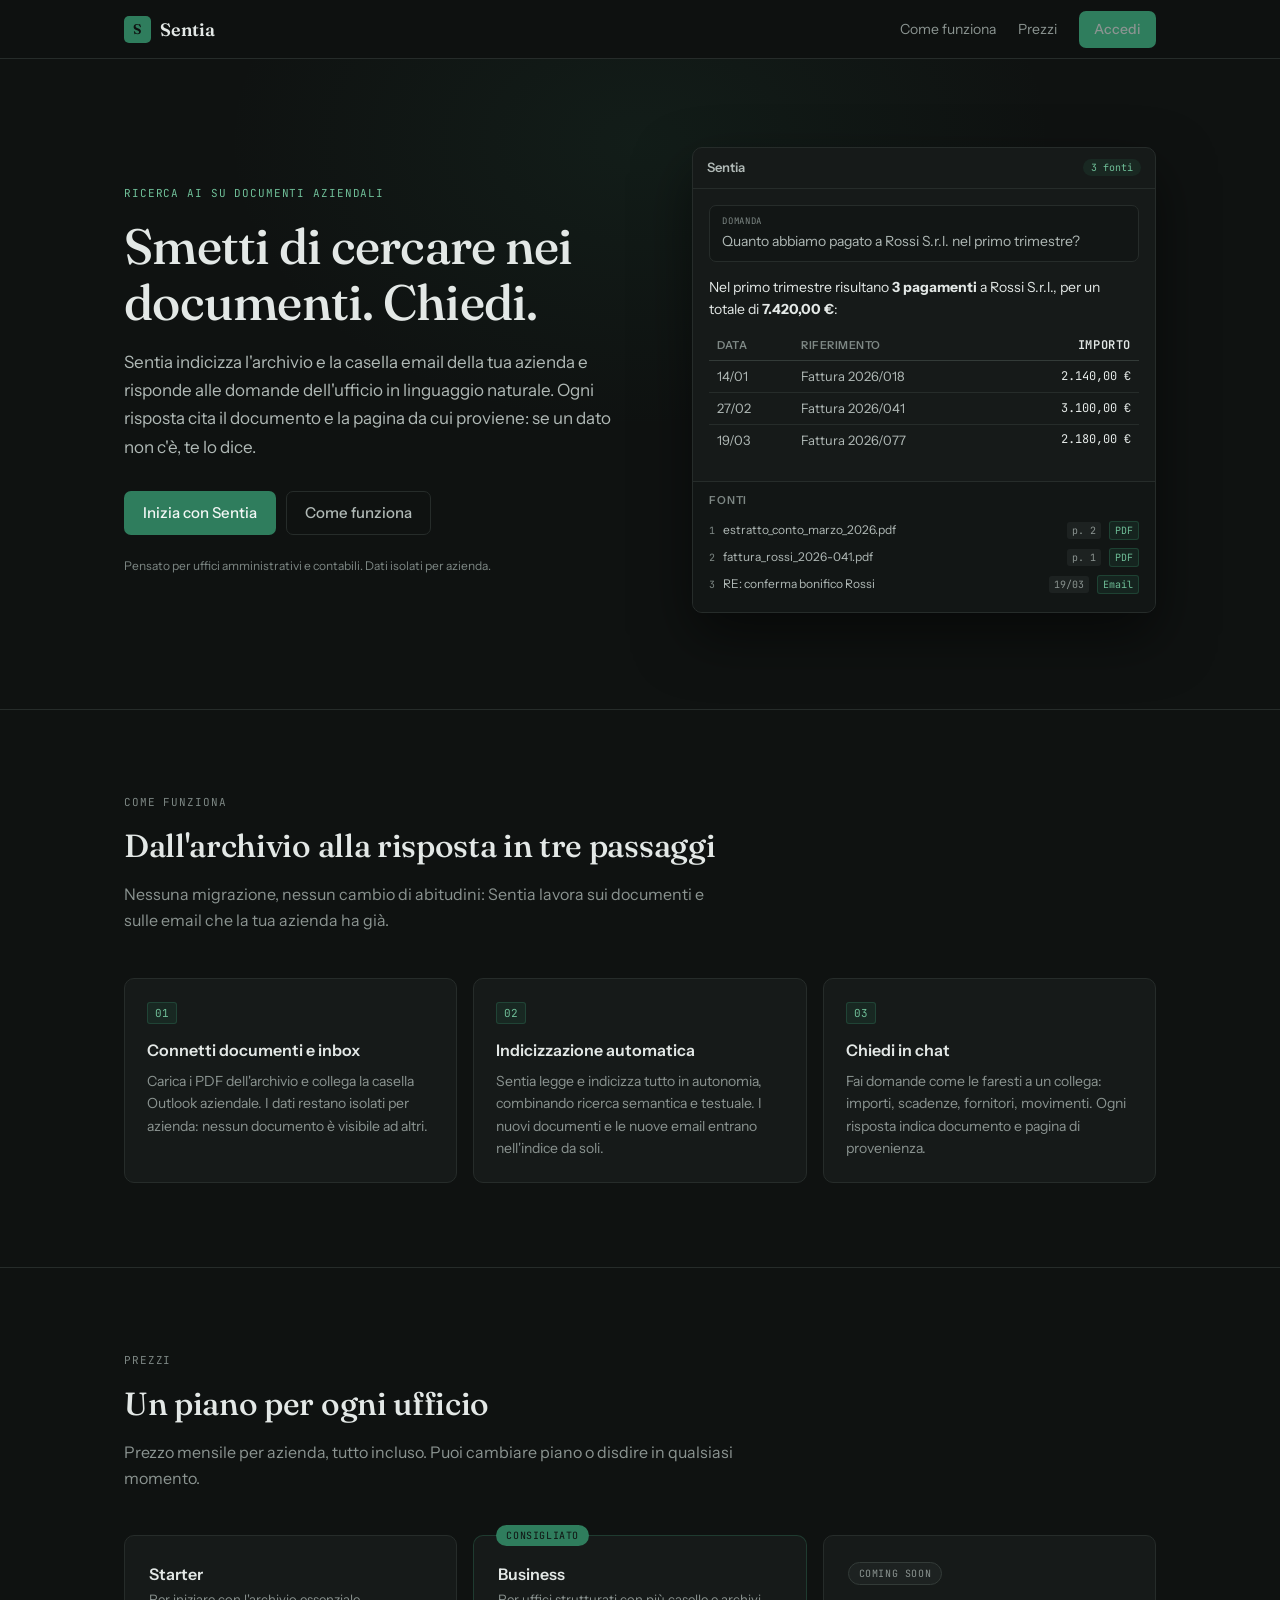
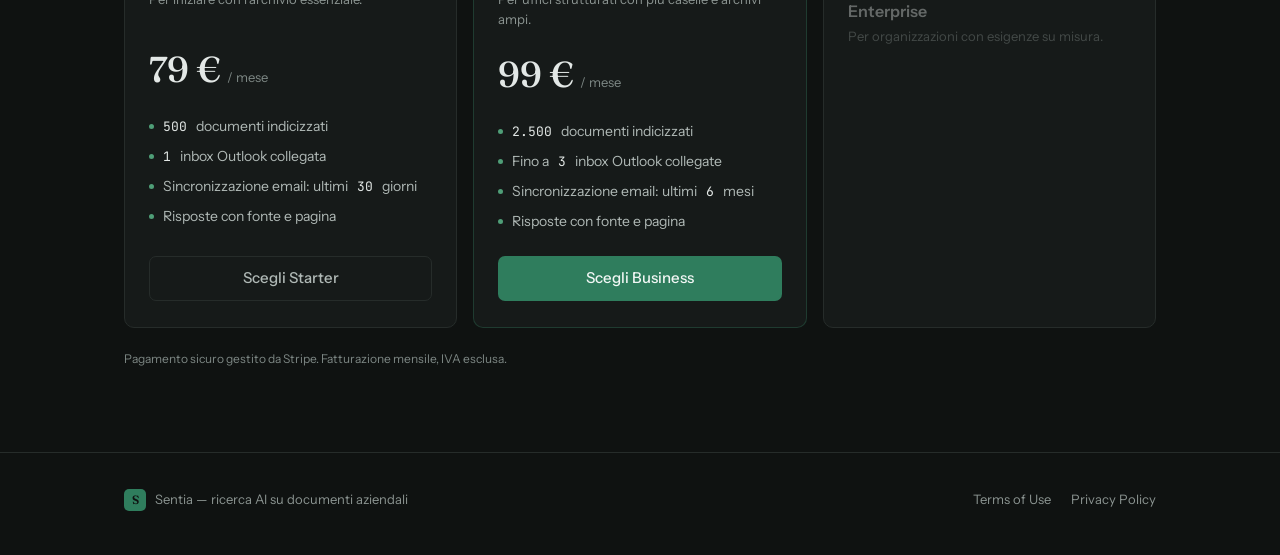
==== landing/index.html @ fc7266c3 "Sentia versione 3.0.0: Logiche di piani di fatturazione in backend + landing (senza termini d'uso e " ====
<!DOCTYPE html>
<html lang="it">
<head>
    <meta charset="UTF-8">
    <meta name="viewport" content="width=device-width, initial-scale=1.0">
    <meta name="description" content="Sentia — Chiedi ai documenti della tua azienda. Ricerca AI su archivi interni ed email, con fonte e pagina per ogni risposta.">
    <meta name="theme-color" content="#0f1211">
    <title>Sentia — Chiedi ai documenti della tua azienda</title>
    <link rel="preconnect" href="https://fonts.googleapis.com">
    <link rel="preconnect" href="https://fonts.gstatic.com" crossorigin>
    <link rel="stylesheet" href="style.css">
    <link rel="icon" href="data:image/svg+xml,<svg xmlns='http://www.w3.org/2000/svg' viewBox='0 0 32 32'><rect width='32' height='32' rx='7' fill='%232f7d5d'/><text x='16' y='22' font-family='Georgia,serif' font-size='16' font-weight='600' fill='%230f1211' text-anchor='middle'>S</text></svg>">
</head>
<body>

    <header class="site-header">
        <div class="wrap">
            <a class="brand" href="/">
                <span class="brand-mark">S</span>
                <span class="brand-name">Sentia</span>
            </a>
            <nav class="header-nav" aria-label="Principale">
                <a class="nav-link-how" href="#come-funziona">Come funziona</a>
                <a href="#prezzi">Prezzi</a>
                <a class="btn-primary" href="https://app.asksentia.com">Accedi</a>
            </nav>
        </div>
    </header>

    <!-- ===================== HERO ===================== -->
    <section class="hero">
        <div class="wrap">
            <div class="hero-copy">
                <p class="hero-eyebrow">Ricerca AI su documenti aziendali</p>
                <h1>Smetti di cercare nei documenti. Chiedi.</h1>
                <p class="hero-sub">
                    Sentia indicizza l'archivio e la casella email della tua azienda e risponde
                    alle domande dell'ufficio in linguaggio naturale. Ogni risposta cita il
                    documento e la pagina da cui proviene: se un dato non c'è, te lo dice.
                </p>
                <div class="hero-ctas">
                    <a class="btn-primary" href="#prezzi">Inizia con Sentia</a>
                    <a class="btn-ghost" href="#come-funziona">Come funziona</a>
                </div>
                <p class="hero-note">Pensato per uffici amministrativi e contabili. Dati isolati per azienda.</p>
            </div>

            <!-- Vignetta prodotto: una risposta reale con le sue fonti -->
            <div class="demo-card" aria-label="Esempio di risposta di Sentia">
                <div class="demo-head">
                    <span class="demo-head-title">Sentia</span>
                    <span class="demo-head-badge">3 fonti</span>
                </div>
                <div class="demo-body">
                    <div class="demo-q">Quanto abbiamo pagato a Rossi S.r.l. nel primo trimestre?</div>
                    <div class="demo-a">
                        <p>Nel primo trimestre risultano <strong>3 pagamenti</strong> a Rossi S.r.l., per un totale di <strong>7.420,00&nbsp;€</strong>:</p>
                        <table class="demo-table">
                            <thead>
                                <tr><th>Data</th><th>Riferimento</th><th class="num">Importo</th></tr>
                            </thead>
                            <tbody>
                                <tr><td>14/01</td><td>Fattura 2026/018</td><td class="num">2.140,00 €</td></tr>
                                <tr><td>27/02</td><td>Fattura 2026/041</td><td class="num">3.100,00 €</td></tr>
                                <tr><td>19/03</td><td>Fattura 2026/077</td><td class="num">2.180,00 €</td></tr>
                            </tbody>
                        </table>
                    </div>
                </div>
                <div class="demo-sources">
                    <div class="demo-sources-label">Fonti</div>
                    <div class="demo-source">
                        <span class="demo-source-ordinal">1</span>
                        <span class="demo-source-file">estratto_conto_marzo_2026.pdf</span>
                        <span class="demo-source-page">p. 2</span>
                        <span class="demo-source-kind">PDF</span>
                    </div>
                    <div class="demo-source">
                        <span class="demo-source-ordinal">2</span>
                        <span class="demo-source-file">fattura_rossi_2026-041.pdf</span>
                        <span class="demo-source-page">p. 1</span>
                        <span class="demo-source-kind">PDF</span>
                    </div>
                    <div class="demo-source">
                        <span class="demo-source-ordinal">3</span>
                        <span class="demo-source-file">RE: conferma bonifico Rossi</span>
                        <span class="demo-source-page">19/03</span>
                        <span class="demo-source-kind">Email</span>
                    </div>
                </div>
            </div>
        </div>
    </section>

    <!-- ===================== COME FUNZIONA ===================== -->
    <section class="section" id="come-funziona">
        <div class="wrap">
            <p class="section-eyebrow">Come funziona</p>
            <h2 class="section-title">Dall'archivio alla risposta in tre passaggi</h2>
            <p class="section-sub">
                Nessuna migrazione, nessun cambio di abitudini: Sentia lavora sui documenti
                e sulle email che la tua azienda ha già.
            </p>
            <div class="steps">
                <div class="step">
                    <span class="step-num">01</span>
                    <h3>Connetti documenti e inbox</h3>
                    <p>Carica i PDF dell'archivio e collega la casella Outlook aziendale. I dati restano isolati per azienda: nessun documento è visibile ad altri.</p>
                </div>
                <div class="step">
                    <span class="step-num">02</span>
                    <h3>Indicizzazione automatica</h3>
                    <p>Sentia legge e indicizza tutto in autonomia, combinando ricerca semantica e testuale. I nuovi documenti e le nuove email entrano nell'indice da soli.</p>
                </div>
                <div class="step">
                    <span class="step-num">03</span>
                    <h3>Chiedi in chat</h3>
                    <p>Fai domande come le faresti a un collega: importi, scadenze, fornitori, movimenti. Ogni risposta indica documento e pagina di provenienza.</p>
                </div>
            </div>
        </div>
    </section>

    <!-- ===================== PREZZI ===================== -->
    <section class="section" id="prezzi">
        <div class="wrap">
            <p class="section-eyebrow">Prezzi</p>
            <h2 class="section-title">Un piano per ogni ufficio</h2>
            <p class="section-sub">
                Prezzo mensile per azienda, tutto incluso. Puoi cambiare piano o disdire in qualsiasi momento.
            </p>

            <div class="pricing-grid">
                <div class="price-card">
                    <h3 class="price-name">Starter</h3>
                    <p class="price-desc">Per iniziare con l'archivio essenziale.</p>
                    <div class="price-amount">
                        <span class="price-value">79&nbsp;€</span>
                        <span class="price-period">/ mese</span>
                    </div>
                    <ul class="price-features">
                        <li><span class="mono">500</span> documenti indicizzati</li>
                        <li><span class="mono">1</span> inbox Outlook collegata</li>
                        <li>Sincronizzazione email: ultimi <span class="mono">30</span> giorni</li>
                        <li>Risposte con fonte e pagina</li>
                    </ul>
                    <!-- TODO Stripe: sostituire con il Payment Link del piano Starter -->
                    <a class="btn-ghost btn-block" href="https://buy.stripe.com/9B67sMg3ifeecHp0yRdMI02">Scegli Starter</a>
                </div>

                <div class="price-card is-featured">
                    <span class="price-flag">Consigliato</span>
                    <h3 class="price-name">Business</h3>
                    <p class="price-desc">Per uffici strutturati con più caselle e archivi ampi.</p>
                    <div class="price-amount">
                        <span class="price-value">99&nbsp;€</span>
                        <span class="price-period">/ mese</span>
                    </div>
                    <ul class="price-features">
                        <li><span class="mono">2.500</span> documenti indicizzati</li>
                        <li>Fino a <span class="mono">3</span> inbox Outlook collegate</li>
                        <li>Sincronizzazione email: ultimi <span class="mono">6</span> mesi</li>
                        <li>Risposte con fonte e pagina</li>
                    </ul>
                    <!-- TODO Stripe: sostituire con il Payment Link del piano Business -->
                    <a class="btn-primary btn-block" href="https://buy.stripe.com/8x2cN68AQfee22L2GZdMI01">Scegli Business</a>
                </div>

                <div class="price-card is-disabled" aria-disabled="true">
                    <span class="price-soon">Coming soon</span>
                    <h3 class="price-name">Enterprise</h3>
                    <p class="price-desc">Per organizzazioni con esigenze su misura.</p>
                </div>
            </div>

            <p class="pricing-note">Pagamento sicuro gestito da Stripe. Fatturazione mensile, IVA esclusa.</p>
        </div>
    </section>

    <!-- ===================== FOOTER ===================== -->
    <footer class="site-footer">
        <div class="wrap">
            <div class="footer-brand">
                <span class="brand-mark">S</span>
                <span>Sentia — ricerca AI su documenti aziendali</span>
            </div>
            <nav class="footer-links" aria-label="Footer">
                <!-- <a href="mailto:info@sentia.app">info@sentia.app</a> -->
                <a href="terms.html">Terms of Use</a>
                <a href="privacy.html">Privacy Policy</a>
            </nav>
        </div>
    </footer>

</body>
</html>
---- landing/style.css ----
/* ============================================================
   SENTIA — Landing
   Stessi token del prodotto (frontend/style.css). Copiati e non
   importati: il CSS dell'app blocca lo scroll del body e impagina
   una shell a griglia, qui serve una pagina che scorre.
   La landing è volutamente scura e sobria: deve sembrare la porta
   d'ingresso dello strumento, non un sito promozionale.
   ============================================================ */
@import url('https://fonts.googleapis.com/css2?family=Fraunces:opsz,wght@9..144,500;9..144,600&family=Instrument+Sans:wght@400;500;600;700&family=JetBrains+Mono:wght@400;500&display=swap');

:root {
  color-scheme: dark;

  --bg-base:      #0f1211;
  --bg-surface:   #161a19;
  --bg-raised:    #1d2221;
  --bg-inset:     #121615;
  --bg-hover:     rgba(255, 255, 255, 0.035);

  --primary:        #2f7d5d;
  --primary-hover:  #38916c;
  --primary-soft:   rgba(47, 125, 93, 0.14);
  --primary-line:   rgba(47, 125, 93, 0.34);
  --primary-text:   #6fbf98;

  --text:      #e3e8e6;
  --text-2:    #b0b9b6;
  --text-3:    #8b9491;
  --text-4:    #7d8784;

  --border:        #262c2a;
  --border-strong: #333b38;

  --ok: #4f9e77;

  --shadow-md: 0 6px 20px rgba(0, 0, 0, 0.36);
  --shadow-lg: 0 24px 56px rgba(0, 0, 0, 0.5);

  --r-xs: 3px;
  --r-sm: 5px;
  --r-md: 7px;
  --r-lg: 10px;
  --r-full: 999px;

  --font:      'Instrument Sans', -apple-system, BlinkMacSystemFont, 'Segoe UI', sans-serif;
  --font-disp: 'Fraunces', Georgia, serif;
  --font-mono: 'JetBrains Mono', ui-monospace, SFMono-Regular, Menlo, Consolas, monospace;

  --t-fast: 150ms cubic-bezier(0.4, 0, 0.2, 1);
  --t-base: 180ms cubic-bezier(0.4, 0, 0.2, 1);

  --page-w: 1080px;
}

*, *::before, *::after { box-sizing: border-box; margin: 0; padding: 0; }

html {
  font-size: 16px;
  -webkit-font-smoothing: antialiased;
  -moz-osx-font-smoothing: grayscale;
  scroll-behavior: smooth;
}

body {
  font-family: var(--font);
  background: var(--bg-base);
  color: var(--text);
  line-height: 1.5;
  font-size: 0.9375rem;
  min-height: 100vh;
}

@media (prefers-reduced-motion: reduce) {
  html { scroll-behavior: auto; }
  *, *::before, *::after {
    animation-duration: 0.001ms !important;
    animation-iteration-count: 1 !important;
    transition-duration: 0.001ms !important;
  }
}

:focus { outline: none; }
:focus-visible {
  outline: 2px solid var(--primary-text);
  outline-offset: 2px;
  border-radius: var(--r-sm);
}

a { color: var(--primary-text); text-decoration: none; }
a:hover { text-decoration: underline; }

.wrap {
  max-width: var(--page-w);
  margin: 0 auto;
  padding: 0 24px;
}

/* === Bottoni: stesse primitive dell'app === */
.btn-primary,
.btn-ghost {
  font-family: inherit;
  font-size: 0.9375rem;
  font-weight: 500;
  border: 1px solid transparent;
  border-radius: var(--r-md);
  padding: 10px 18px;
  cursor: pointer;
  display: inline-flex;
  align-items: center;
  justify-content: center;
  gap: 7px;
  transition: background var(--t-fast), border-color var(--t-fast), color var(--t-fast), transform var(--t-fast);
}
.btn-primary:active, .btn-ghost:active { transform: translateY(1px); }
.btn-primary { background: var(--primary); color: #f2f7f5; }
.btn-primary:hover { background: var(--primary-hover); text-decoration: none; }
.btn-ghost { background: transparent; color: var(--text-2); border-color: var(--border); }
.btn-ghost:hover { background: var(--bg-hover); color: var(--text); border-color: var(--border-strong); text-decoration: none; }
.btn-block { width: 100%; }

/* ============================================================
   HEADER
   ============================================================ */
.site-header {
  position: sticky;
  top: 0;
  z-index: 50;
  background: rgba(15, 18, 17, 0.86);
  backdrop-filter: blur(10px);
  border-bottom: 1px solid var(--border);
}
.site-header .wrap {
  display: flex; align-items: center; justify-content: space-between;
  height: 58px;
}
.brand { display: inline-flex; align-items: center; gap: 9px; color: var(--text); }
.brand:hover { text-decoration: none; }
.brand-mark {
  width: 27px; height: 27px;
  background: var(--primary);
  color: #0f1211;
  border-radius: var(--r-sm);
  display: grid; place-items: center;
  font-family: var(--font-disp);
  font-weight: 600; font-size: 14px;
}
.brand-name {
  font-family: var(--font-disp);
  font-size: 1.125rem;
  font-weight: 600;
  letter-spacing: -0.01em;
}
.header-nav { display: flex; align-items: center; gap: 22px; }
.header-nav a { color: var(--text-3); font-size: 0.875rem; transition: color var(--t-fast); }
.header-nav a:hover { color: var(--text); text-decoration: none; }
.header-nav .btn-primary { font-size: 0.875rem; padding: 7px 14px; }

/* ============================================================
   HERO
   ============================================================ */
.hero { padding: 88px 0 96px; position: relative; overflow: hidden; }
/* Stesso alone del login dell'app: un solo punto di profondità, non un gradiente */
.hero::before {
  content: '';
  position: absolute;
  top: -35%; left: 50%;
  width: 900px; height: 620px;
  transform: translateX(-50%);
  background: radial-gradient(ellipse at center, rgba(47, 125, 93, 0.10), transparent 65%);
  pointer-events: none;
}
.hero .wrap {
  position: relative;
  display: grid;
  grid-template-columns: minmax(0, 1.05fr) minmax(0, 0.95fr);
  gap: 56px;
  align-items: center;
}

.hero-eyebrow {
  font-family: var(--font-mono);
  font-size: 11px;
  letter-spacing: 0.08em;
  text-transform: uppercase;
  color: var(--primary-text);
  margin-bottom: 18px;
}
.hero h1 {
  font-family: var(--font-disp);
  font-size: clamp(2rem, 4.4vw, 3.1rem);
  font-weight: 500;
  letter-spacing: -0.015em;
  line-height: 1.12;
  margin-bottom: 18px;
  max-width: 15ch;
}
.hero-sub {
  color: var(--text-2);
  font-size: 1.0625rem;
  line-height: 1.65;
  max-width: 46ch;
  margin-bottom: 30px;
}
.hero-ctas { display: flex; flex-wrap: wrap; gap: 10px; margin-bottom: 22px; }
.hero-note {
  font-size: 0.75rem;
  color: var(--text-4);
}

/* --- Vignetta prodotto: una risposta con le sue fonti, impaginata
       con gli stessi pattern dell'app. È la tesi della pagina:
       ogni risposta dice da dove viene. --- */
.demo-card {
  background: var(--bg-surface);
  border: 1px solid var(--border);
  border-radius: var(--r-lg);
  box-shadow: var(--shadow-lg);
  overflow: hidden;
}
.demo-head {
  display: flex; align-items: center; gap: 8px;
  padding: 10px 14px;
  border-bottom: 1px solid var(--border);
}
.demo-head-title { font-size: 0.8125rem; font-weight: 600; color: var(--text-2); }
.demo-head-badge {
  font-family: var(--font-mono);
  font-size: 10px;
  color: var(--primary-text);
  background: var(--primary-soft);
  border-radius: var(--r-full);
  padding: 1px 8px;
  margin-left: auto;
}
.demo-body { padding: 16px 16px 14px; }

.demo-q {
  font-size: 0.875rem;
  color: var(--text-2);
  background: var(--bg-inset);
  border: 1px solid var(--border);
  border-radius: var(--r-md);
  padding: 9px 12px;
  margin-bottom: 14px;
}
.demo-q::before {
  content: 'Domanda';
  display: block;
  font-family: var(--font-mono);
  font-size: 9px;
  letter-spacing: 0.07em;
  text-transform: uppercase;
  color: var(--text-4);
  margin-bottom: 3px;
}

.demo-a { font-size: 0.875rem; color: var(--text); line-height: 1.6; }
.demo-a p { margin-bottom: 10px; }

.demo-table { width: 100%; border-collapse: collapse; font-size: 0.8125rem; margin-bottom: 12px; }
.demo-table th {
  text-align: left;
  font-size: 0.6875rem;
  font-weight: 600;
  letter-spacing: 0.05em;
  text-transform: uppercase;
  color: var(--text-4);
  padding: 5px 8px;
  border-bottom: 1px solid var(--border-strong);
  white-space: nowrap;
}
.demo-table td {
  padding: 5px 8px;
  border-bottom: 1px solid var(--border);
  color: var(--text-2);
}
.demo-table tr:last-child td { border-bottom: none; }
.demo-table .num {
  font-family: var(--font-mono);
  font-size: 0.75rem;
  color: var(--text);
  text-align: right;
  white-space: nowrap;
}

.demo-sources {
  border-top: 1px solid var(--border);
  padding: 10px 16px 14px;
  background: var(--bg-inset);
}
.demo-sources-label {
  display: flex; align-items: center; gap: 6px;
  font-size: 0.6875rem;
  font-weight: 600;
  letter-spacing: 0.07em;
  text-transform: uppercase;
  color: var(--text-4);
  margin-bottom: 8px;
}
.demo-source {
  display: flex; align-items: center; gap: 8px;
  padding: 4px 0;
}
.demo-source-ordinal { font-family: var(--font-mono); font-size: 10px; color: var(--text-4); }
.demo-source-file {
  flex: 1; min-width: 0;
  font-size: 0.75rem;
  color: var(--text-2);
  white-space: nowrap; overflow: hidden; text-overflow: ellipsis;
}
.demo-source-page {
  font-family: var(--font-mono);
  font-size: 10px;
  color: var(--text-3);
  background: var(--bg-raised);
  border-radius: var(--r-xs);
  padding: 1px 5px;
  white-space: nowrap;
}
.demo-source-kind {
  font-family: var(--font-mono);
  font-size: 10px;
  color: var(--primary-text);
  background: var(--primary-soft);
  border: 1px solid var(--primary-line);
  border-radius: var(--r-xs);
  padding: 1px 5px;
  white-space: nowrap;
}

/* ============================================================
   SEZIONI
   ============================================================ */
.section { padding: 84px 0; border-top: 1px solid var(--border); }

.section-eyebrow {
  font-family: var(--font-mono);
  font-size: 11px;
  letter-spacing: 0.08em;
  text-transform: uppercase;
  color: var(--text-4);
  margin-bottom: 12px;
}
.section-title {
  font-family: var(--font-disp);
  font-size: clamp(1.5rem, 3vw, 2rem);
  font-weight: 500;
  letter-spacing: -0.01em;
  margin-bottom: 12px;
}
.section-sub {
  color: var(--text-3);
  font-size: 1rem;
  line-height: 1.6;
  max-width: 56ch;
  margin-bottom: 44px;
}

/* --- Come funziona: sequenza vera, quindi numerata. Numeri in mono
       come tutti i dati del prodotto. --- */
.steps {
  display: grid;
  grid-template-columns: repeat(3, minmax(0, 1fr));
  gap: 16px;
}
.step {
  background: var(--bg-surface);
  border: 1px solid var(--border);
  border-radius: var(--r-lg);
  padding: 22px;
  transition: border-color var(--t-fast);
}
.step:hover { border-color: var(--border-strong); }
.step-num {
  font-family: var(--font-mono);
  font-size: 11px;
  color: var(--primary-text);
  background: var(--primary-soft);
  border: 1px solid var(--primary-line);
  border-radius: var(--r-xs);
  padding: 2px 7px;
  display: inline-block;
  margin-bottom: 14px;
}
.step h3 { font-size: 1rem; font-weight: 600; margin-bottom: 8px; }
.step p { font-size: 0.875rem; color: var(--text-3); line-height: 1.6; }

/* ============================================================
   PRICING
   ============================================================ */
.pricing-grid {
  display: grid;
  grid-template-columns: repeat(3, minmax(0, 1fr));
  gap: 16px;
  align-items: stretch;
}
.price-card {
  position: relative;
  display: flex;
  flex-direction: column;
  background: var(--bg-surface);
  border: 1px solid var(--border);
  border-radius: var(--r-lg);
  padding: 26px 24px;
  transition: border-color var(--t-fast);
}
.price-card:hover { border-color: var(--border-strong); }
.price-card.is-featured { border-color: var(--primary-line); }
.price-card.is-featured:hover { border-color: var(--primary); }

.price-flag {
  position: absolute;
  top: -11px; left: 22px;
  font-family: var(--font-mono);
  font-size: 10px;
  letter-spacing: 0.06em;
  text-transform: uppercase;
  color: #0f1211;
  background: var(--primary);
  border-radius: var(--r-full);
  padding: 3px 10px;
}

.price-name { font-size: 1rem; font-weight: 600; margin-bottom: 4px; }
.price-desc { font-size: 0.8125rem; color: var(--text-3); margin-bottom: 18px; min-height: 2.6em; }

.price-amount { display: flex; align-items: baseline; gap: 6px; margin-bottom: 20px; }
.price-value {
  font-family: var(--font-disp);
  font-size: 2.25rem;
  font-weight: 500;
  letter-spacing: -0.01em;
}
.price-period { font-size: 0.8125rem; color: var(--text-4); }

.price-features {
  list-style: none;
  display: flex; flex-direction: column; gap: 9px;
  font-size: 0.875rem;
  color: var(--text-2);
  margin-bottom: 24px;
  flex: 1;
}
.price-features li { display: flex; gap: 9px; align-items: baseline; }
.price-features li::before {
  content: '';
  width: 5px; height: 5px;
  border-radius: 50%;
  background: var(--ok);
  flex-shrink: 0;
  transform: translateY(-2px);
}
.price-features .mono { font-family: var(--font-mono); font-size: 0.8125rem; color: var(--text); }

/* Enterprise: presente ma spenta. Niente prezzo, niente azione. */
.price-card.is-disabled {
  pointer-events: none;
  user-select: none;
}
.price-card.is-disabled > * { opacity: 0.38; }
.price-card.is-disabled .price-soon { opacity: 1; }
.price-soon {
  font-family: var(--font-mono);
  font-size: 10px;
  letter-spacing: 0.06em;
  text-transform: uppercase;
  color: var(--text-3);
  background: var(--bg-raised);
  border: 1px solid var(--border-strong);
  border-radius: var(--r-full);
  padding: 3px 10px;
  align-self: flex-start;
  margin-bottom: 14px;
}

.pricing-note {
  margin-top: 22px;
  font-size: 0.75rem;
  color: var(--text-4);
}

/* ============================================================
   FOOTER
   ============================================================ */
.site-footer {
  border-top: 1px solid var(--border);
  padding: 36px 0 44px;
}
.site-footer .wrap {
  display: flex;
  flex-wrap: wrap;
  align-items: center;
  justify-content: space-between;
  gap: 18px;
}
.footer-brand { display: flex; align-items: center; gap: 9px; color: var(--text-3); font-size: 0.8125rem; }
.footer-brand .brand-mark { width: 22px; height: 22px; font-size: 12px; }
.footer-links { display: flex; flex-wrap: wrap; gap: 20px; font-size: 0.8125rem; }
.footer-links a { color: var(--text-3); transition: color var(--t-fast); }
.footer-links a:hover { color: var(--text); text-decoration: none; }

/* ============================================================
   PAGINE LEGALI
   ============================================================ */
.legal { padding: 64px 0 96px; max-width: 720px; }
.legal h1 {
  font-family: var(--font-disp);
  font-size: 1.75rem;
  font-weight: 500;
  letter-spacing: -0.01em;
  margin-bottom: 8px;
}
.legal-updated {
  font-family: var(--font-mono);
  font-size: 11px;
  color: var(--text-4);
  margin-bottom: 36px;
}
.legal h2 { font-size: 1.0625rem; font-weight: 600; margin: 32px 0 10px; }
.legal p, .legal li { font-size: 0.9375rem; color: var(--text-2); line-height: 1.7; margin-bottom: 12px; }
.legal ul { margin-left: 1.2em; }

/* ============================================================
   RESPONSIVE
   ============================================================ */
@media (max-width: 900px) {
  .hero { padding: 56px 0 64px; }
  .hero .wrap { grid-template-columns: 1fr; gap: 40px; }
  .hero h1 { max-width: none; }
  .section { padding: 60px 0; }
  .steps, .pricing-grid { grid-template-columns: 1fr; }
  .price-card.is-featured { order: -1; }
  .price-desc { min-height: 0; }
}

@media (max-width: 520px) {
  .header-nav { gap: 14px; }
  .header-nav .nav-link-how { display: none; }
  .hero-ctas .btn-primary, .hero-ctas .btn-ghost { width: 100%; }
}
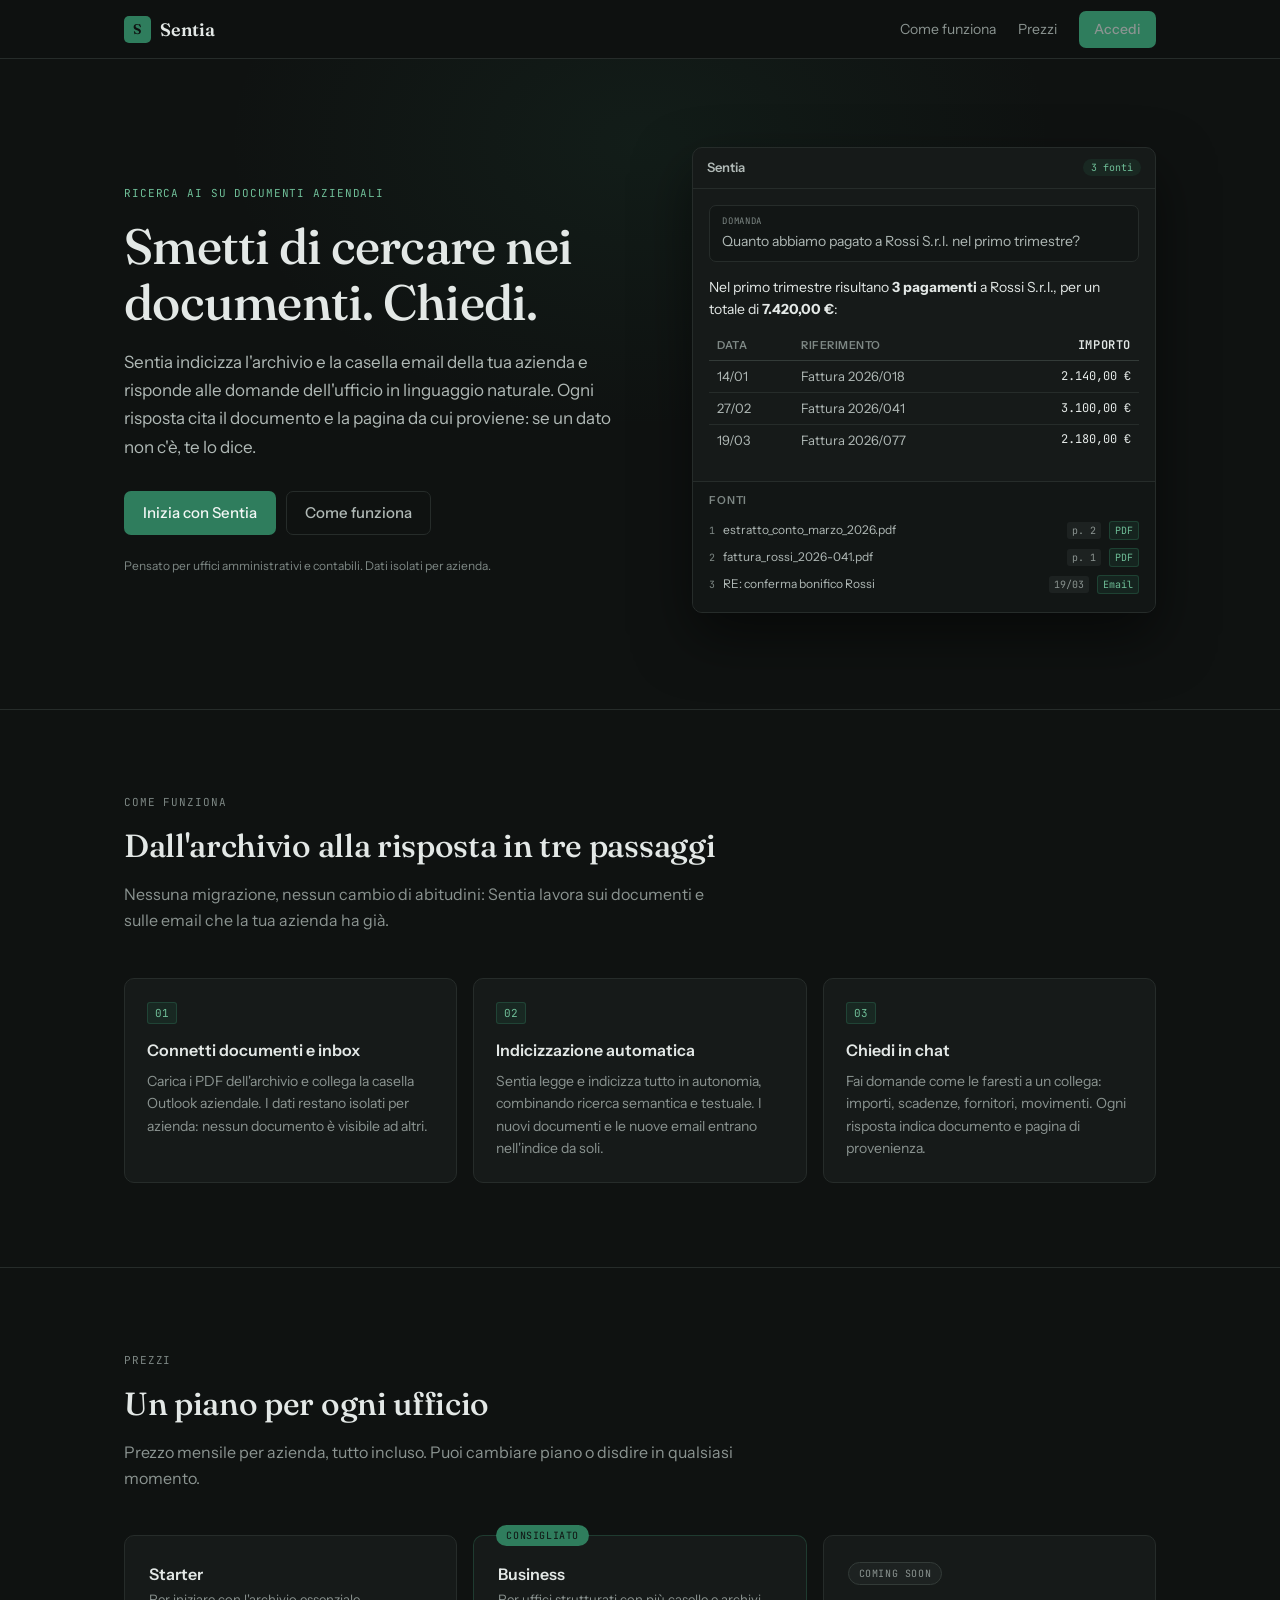
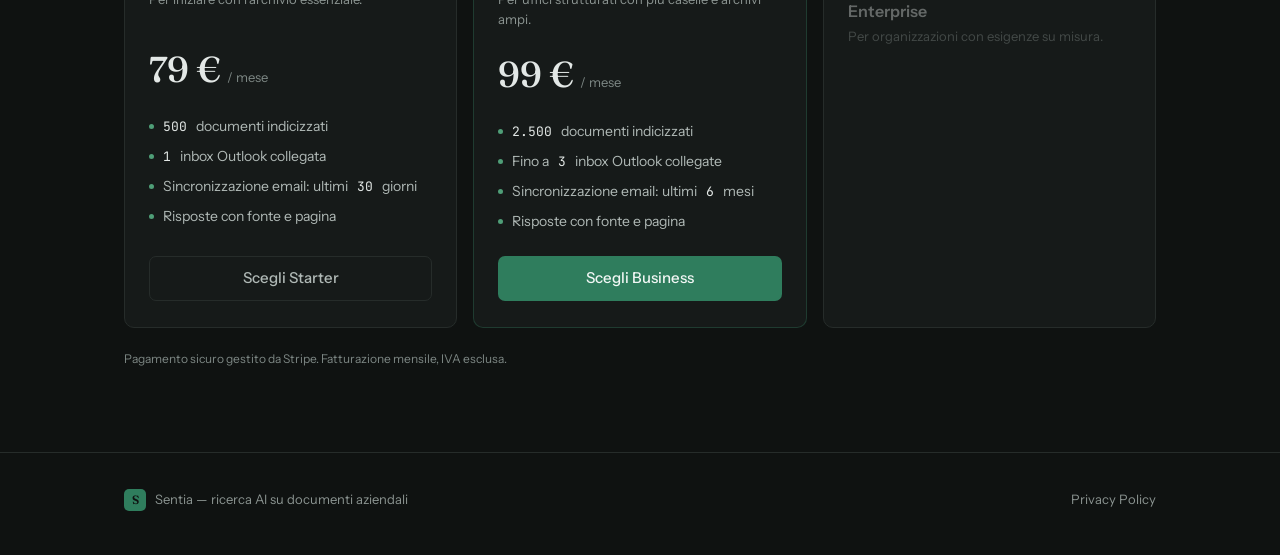
==== commit e82e855b: "Termini di utilizzo e Privacy policy completi" ====
--- a/landing/index.html
+++ b/landing/index.html
@@ -186,7 +186,6 @@
             </div>
             <nav class="footer-links" aria-label="Footer">
                 <!-- <a href="mailto:info@sentia.app">info@sentia.app</a> -->
-                <a href="terms.html">Terms of Use</a>
                 <a href="privacy.html">Privacy Policy</a>
             </nav>
         </div>
